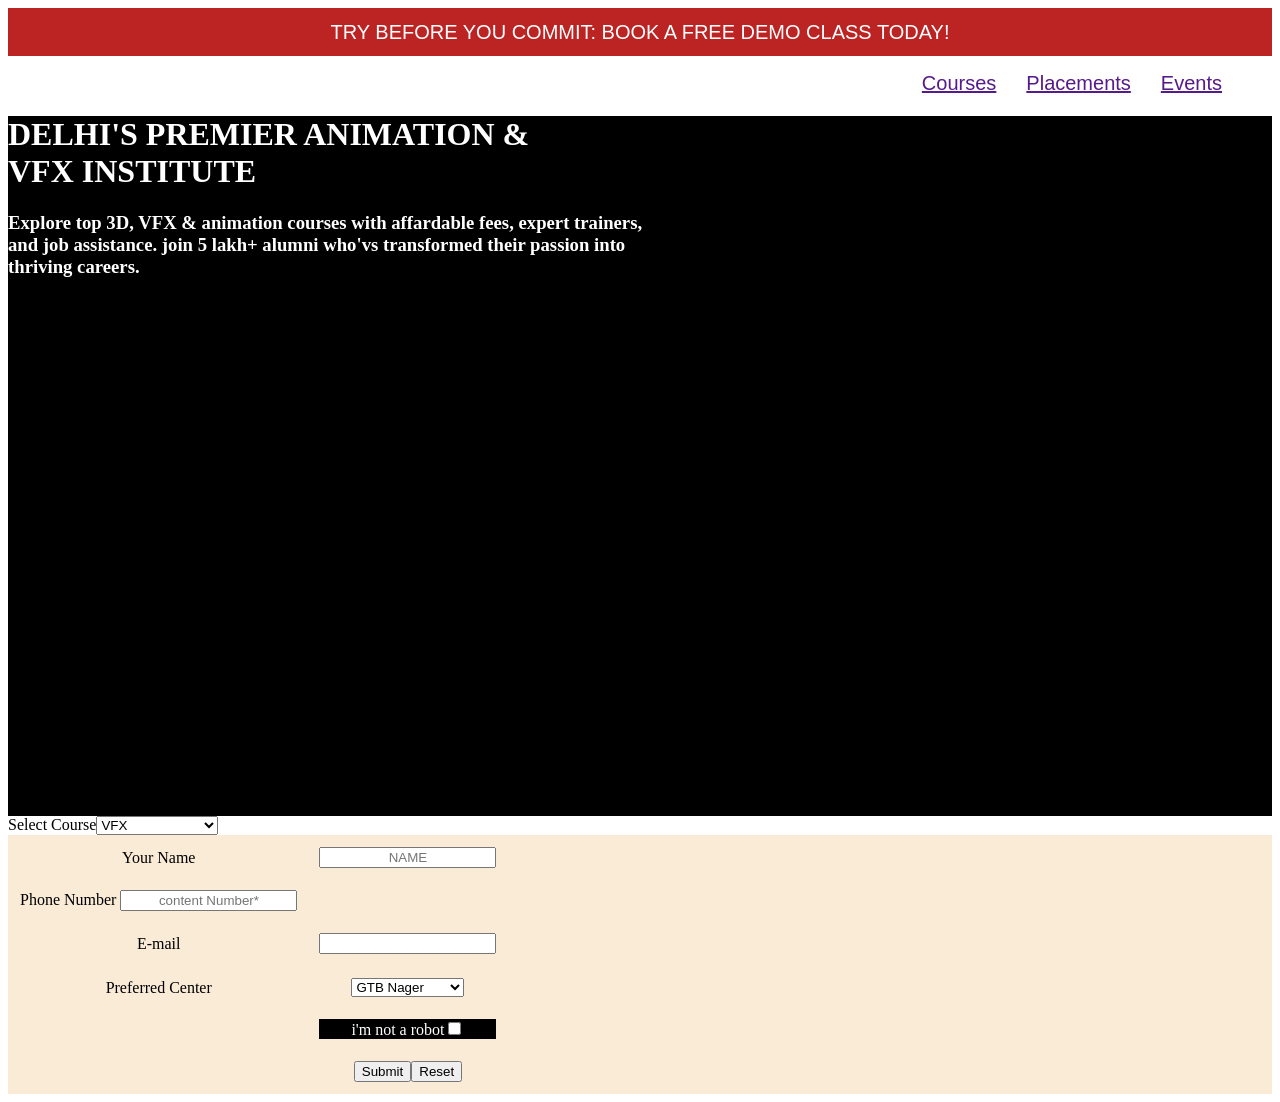
==== index.html @ 48e5f6c9 "Add files via upload" ====
<!DOCTYPE html>
<html lang="en">
<head>
    <meta charset="UTF-8">
    <meta name="viewport" content="width=device-width, initial-scale=1.0">
    <title></title>
    <link rel="stylesheet" href="shop.css">
</head>
<header>
   TRY BEFORE YOU COMMIT: BOOK A FREE DEMO CLASS TODAY!
</header>
<style>


</style>
<body>
    
    <main>
        <nav>
         <ul>
                <li><a href="">Courses</a></li>
                <li><a href="">Placements</a></li>
                <li><a href="">Events</a></li>
            </ul>
        </nav>
        </main>
        <div>
    <h1>DELHI'S PREMIER ANIMATION & <br> VFX INSTITUTE</h1>
    <h3>Explore top 3D, VFX & animation courses with affardable fees, expert trainers,<br> and job assistance. join 5 lakh+ alumni who'vs transformed their passion into<br> thriving careers.
    </h3>
    </div>

        <table border="0" cellpadding="10"
        

        <fome action="http://tataplay/user/login.php"method="post">

            <tr>
                <td><label for="forname">Your Name</label></td>
                <td><input title="type name here" placeholder="NAME"
                id="forname"type="text" required></td>
                
            </tr>

            <tr>
                <td><label for="phone">Phone Number</label>
                <input type="tel"id="phone"placeholder="content Number*" required></td>
            </tr>
            <tr>
                <td><label>E-mail</label></td>
                <td><input type="email"></td>
            </tr>
            <tr>
           
            <label for="course">Select Course</label>
            <select id="course"
            name="course"
            <option>value="">Select Course....</option>
            <option value="vfx">VFX</option>
            <option
            value="animation">Animation</option>
            <option value="motion graphice">Motion Graphice</option>
            <option value="3 d animation">3D Animation</option>
            <option value="UI UX">UI UX</option>
            <option value="graphice design">Graphice Design</option>
                </tr>   
        <tr>
            <td><label>Preferred Center</label></td>
            <td>
                <select>
                    <option value="GTB Nager">GTB Nager</option>
                    <option value="Rajouri Garden">Rajouri Garden</option>
                    <option value="Janakpuri">Janakpuri</option>
                    <option value="Dwarka">Dwarka</option>

                </select>
            </td>
        </tr>

        <tr>
            <td><label></label></td>
            <td>
                <div>i'm not a robot<input type="checkbox"></div>
            </td>
        </tr>
        <tr>
            <td></td>
            <td>
                <input type="submit" value="Submit"><input type="reset"
            </td>
        </tr>

        </fome>
   


    
    
    
</body>
<footer>
    

</footer>
</html>
---- shop.css ----
header{
    
    font-size: 20px;
    font-family: 'Franklin Gothic Medium', 'Arial Narrow', Arial, sans-serif;
    color: rgb(255, 255, 255);
    background-color: rgb(188, 36, 36);
    text-align: center;
   padding-top: 13px;
    height: 35px;
    width: 100%;
}
    
nav ul {
    display: flex;
    gap: 30px;
    list-style: none;
    justify-content: flex-end;
    padding-right: 50px;
    
}
li a{
    font-size: 20px;
    font-family: 'Franklin Gothic Medium', 'Arial Narrow', Arial, sans-serif;
    list-style: none;
}
body div{
    background-color: rgb(0, 0, 0);
    color: rgb(255, 255, 255);
    width: 100%;
    height: 700px;
}
h1{
   

}
tr td div{
    height: 20px;

}
table{
    display: flex;
    background-color: antiquewhite;
    text-align: center;
}
input{
    text-align: center;
}
label{
    text-align: center  ;
}
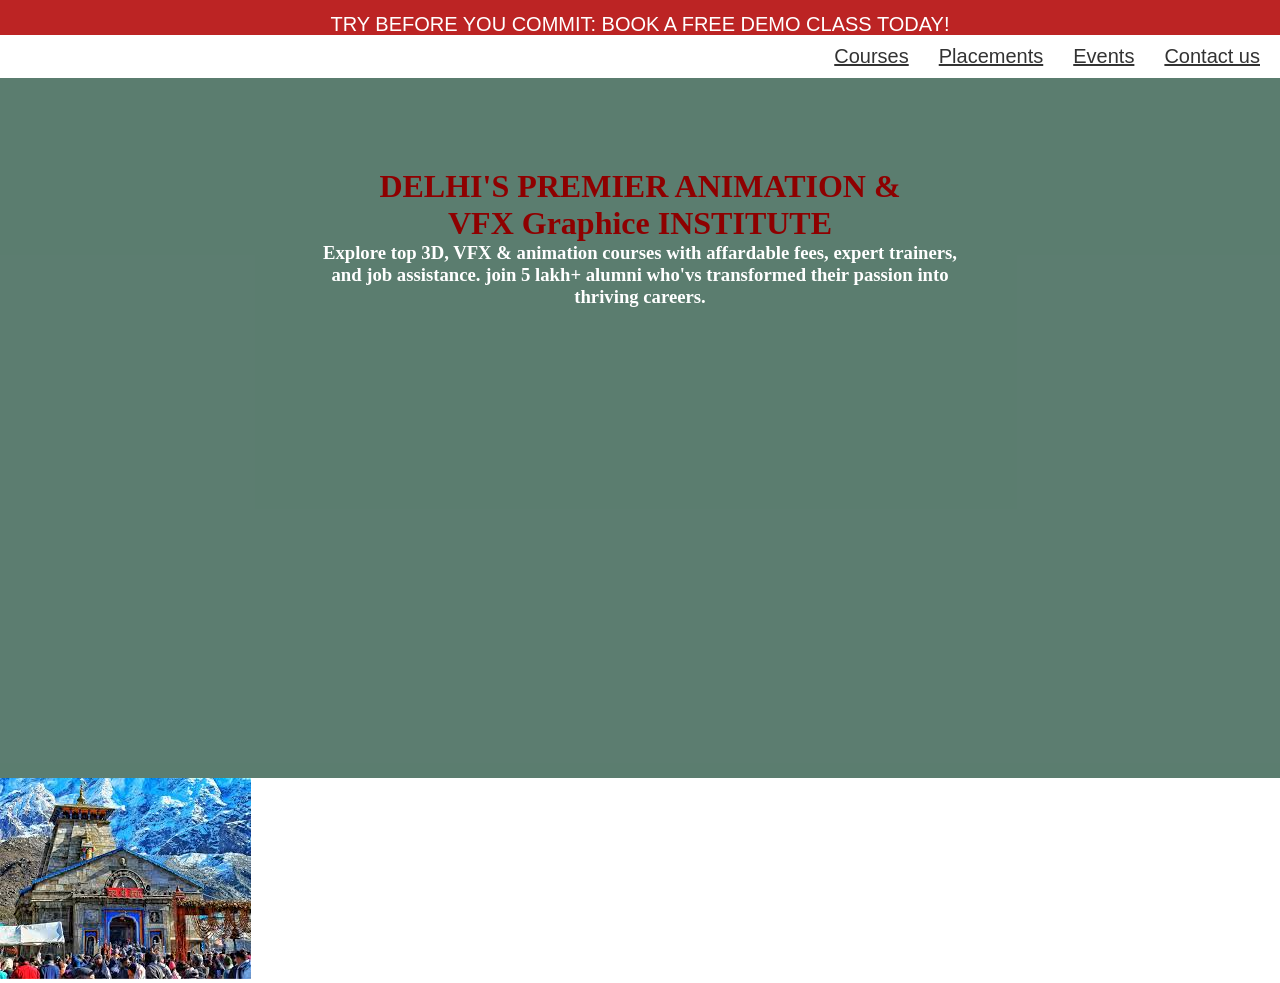
==== commit ec3e2188: "Add files via upload" ====
--- a/index.html
+++ b/index.html
@@ -1,5 +1,6 @@
 <!DOCTYPE html>
 <html lang="en">
+
 <head>
     <meta charset="UTF-8">
     <meta name="viewport" content="width=device-width, initial-scale=1.0">
@@ -7,99 +8,42 @@
     <link rel="stylesheet" href="shop.css">
 </head>
 <header>
-   TRY BEFORE YOU COMMIT: BOOK A FREE DEMO CLASS TODAY!
+    TRY BEFORE YOU COMMIT: BOOK A FREE DEMO CLASS TODAY!
 </header>
 <style>
 
 
+
 </style>
+
 <body>
-    
+
     <main>
         <nav>
-         <ul>
+            <ul>
                 <li><a href="">Courses</a></li>
                 <li><a href="">Placements</a></li>
                 <li><a href="">Events</a></li>
+                <li><a href="contact.html">Contact us</a></li>
             </ul>
         </nav>
-        </main>
-        <div>
-    <h1>DELHI'S PREMIER ANIMATION & <br> VFX INSTITUTE</h1>
-    <h3>Explore top 3D, VFX & animation courses with affardable fees, expert trainers,<br> and job assistance. join 5 lakh+ alumni who'vs transformed their passion into<br> thriving careers.
-    </h3>
+    </main>
+    <div class="top">
+        <h1>DELHI'S PREMIER ANIMATION & <br> VFX Graphice INSTITUTE</h1>
+        <h3>Explore top 3D, VFX & animation courses with affardable fees, expert trainers,<br> and job assistance. join
+            5 lakh+ alumni who'vs transformed their passion into<br> thriving careers.
+        </h3>
     </div>
 
-        <table border="0" cellpadding="10"
-        
-
-        <fome action="http://tataplay/user/login.php"method="post">
-
-            <tr>
-                <td><label for="forname">Your Name</label></td>
-                <td><input title="type name here" placeholder="NAME"
-                id="forname"type="text" required></td>
-                
-            </tr>
-
-            <tr>
-                <td><label for="phone">Phone Number</label>
-                <input type="tel"id="phone"placeholder="content Number*" required></td>
-            </tr>
-            <tr>
-                <td><label>E-mail</label></td>
-                <td><input type="email"></td>
-            </tr>
-            <tr>
-           
-            <label for="course">Select Course</label>
-            <select id="course"
-            name="course"
-            <option>value="">Select Course....</option>
-            <option value="vfx">VFX</option>
-            <option
-            value="animation">Animation</option>
-            <option value="motion graphice">Motion Graphice</option>
-            <option value="3 d animation">3D Animation</option>
-            <option value="UI UX">UI UX</option>
-            <option value="graphice design">Graphice Design</option>
-                </tr>   
-        <tr>
-            <td><label>Preferred Center</label></td>
-            <td>
-                <select>
-                    <option value="GTB Nager">GTB Nager</option>
-                    <option value="Rajouri Garden">Rajouri Garden</option>
-                    <option value="Janakpuri">Janakpuri</option>
-                    <option value="Dwarka">Dwarka</option>
-
-                </select>
-            </td>
-        </tr>
-
-        <tr>
-            <td><label></label></td>
-            <td>
-                <div>i'm not a robot<input type="checkbox"></div>
-            </td>
-        </tr>
-        <tr>
-            <td></td>
-            <td>
-                <input type="submit" value="Submit"><input type="reset"
-            </td>
-        </tr>
-
-        </fome>
-   
+    
 
 
-    
-    
-    
+
+    <img src="images/download (2).jpg" alt="amit" 
 </body>
-<footer>
-    
+    <footer>
 
-</footer>
+
+    </footer>
+
 </html>
--- a/shop.css
+++ b/shop.css
@@ -1,50 +1,135 @@
-header{
-    
+*{
+    padding: 0px;
+    margin: 0px;
+    box-sizing: border-box;
+}
+
+
+header {
+
     font-size: 20px;
     font-family: 'Franklin Gothic Medium', 'Arial Narrow', Arial, sans-serif;
     color: rgb(255, 255, 255);
     background-color: rgb(188, 36, 36);
     text-align: center;
-   padding-top: 13px;
+    padding-top: 13px;
     height: 35px;
     width: 100%;
 }
-    
+
+.top{
+  text-align: center;
+  padding: 90px;
+  
+}
+.top h1{
+  color: #8e0000;
+  font-family:
+  font-weight: 900;
+}
+
+
+
+
 nav ul {
     display: flex;
     gap: 30px;
     list-style: none;
     justify-content: flex-end;
-    padding-right: 50px;
-    
+    margin-right: 10px;
+    padding: 10px;
+
 }
-li a{
+
+li a {
     font-size: 20px;
     font-family: 'Franklin Gothic Medium', 'Arial Narrow', Arial, sans-serif;
     list-style: none;
+    color: #333;
 }
-body div{
-    background-color: rgb(0, 0, 0);
+
+body div.top {
+    background-color:rgba(16, 65, 45, 0.683);
     color: rgb(255, 255, 255);
     width: 100%;
     height: 700px;
 }
-h1{
-   
 
+form {
+    padding: 30px;
+    display: flex;
+    justify-content: center;
+    width: 100%;
 }
-tr td div{
-    height: 20px;
 
+.form-container {
+      background: white;
+      padding: 30px;
+      border-radius: 10px;
+      width: 45%;
+      box-shadow: 0 4px 10px rgba(0, 0, 0, 0.1);
+    }
+
+    .form-container h2 {
+      text-align: center;
+      margin-bottom: 20px;
+      color: #333;
+    }
+
+    .form-group {
+      margin-bottom: 15px;
+    }
+    h2{
+      font-family:Arial, Helvetica, sans-serif;
+      font-size: 30px;
+    }
+    form{
+  margin: 50px;
 }
-table{
-    display: flex;
-    background-color: antiquewhite;
-    text-align: center;
-}
-input{
-    text-align: center;
-}
-label{
-    text-align: center  ;
-}+
+    label {
+      display: block;
+      margin-bottom: 5px;
+      color: #555;
+      font-family: system-ui, -apple-system, BlinkMacSystemFont, 'Segoe UI', Roboto, Oxygen, Ubuntu, Cantarell, 'Open Sans', 'Helvetica Neue', sans-serif;
+      font-weight: 500;
+      font-size: 16px;
+    }
+
+    input,
+    textarea {
+      width: 100%;
+      padding: 10px;
+      border: 1px solid #ccc;
+      border-radius: 5px;
+      outline: none;
+    }
+    td{
+      width: 100%;
+    }
+    option:focus
+    textarea:focus{
+      border-color: #007bff;
+    }
+    
+
+    input:focus,
+    textarea:focus {
+      border-color: #007bff;
+    }
+
+    button {
+      width: 100%;
+      padding: 10px;
+      background: #007bff;
+      border: none;
+      color: white;
+      font-size: 16px;
+      border-radius: 5px;
+      cursor: pointer;
+    }
+
+    button:hover {
+      background: #0056b3;
+    }
+
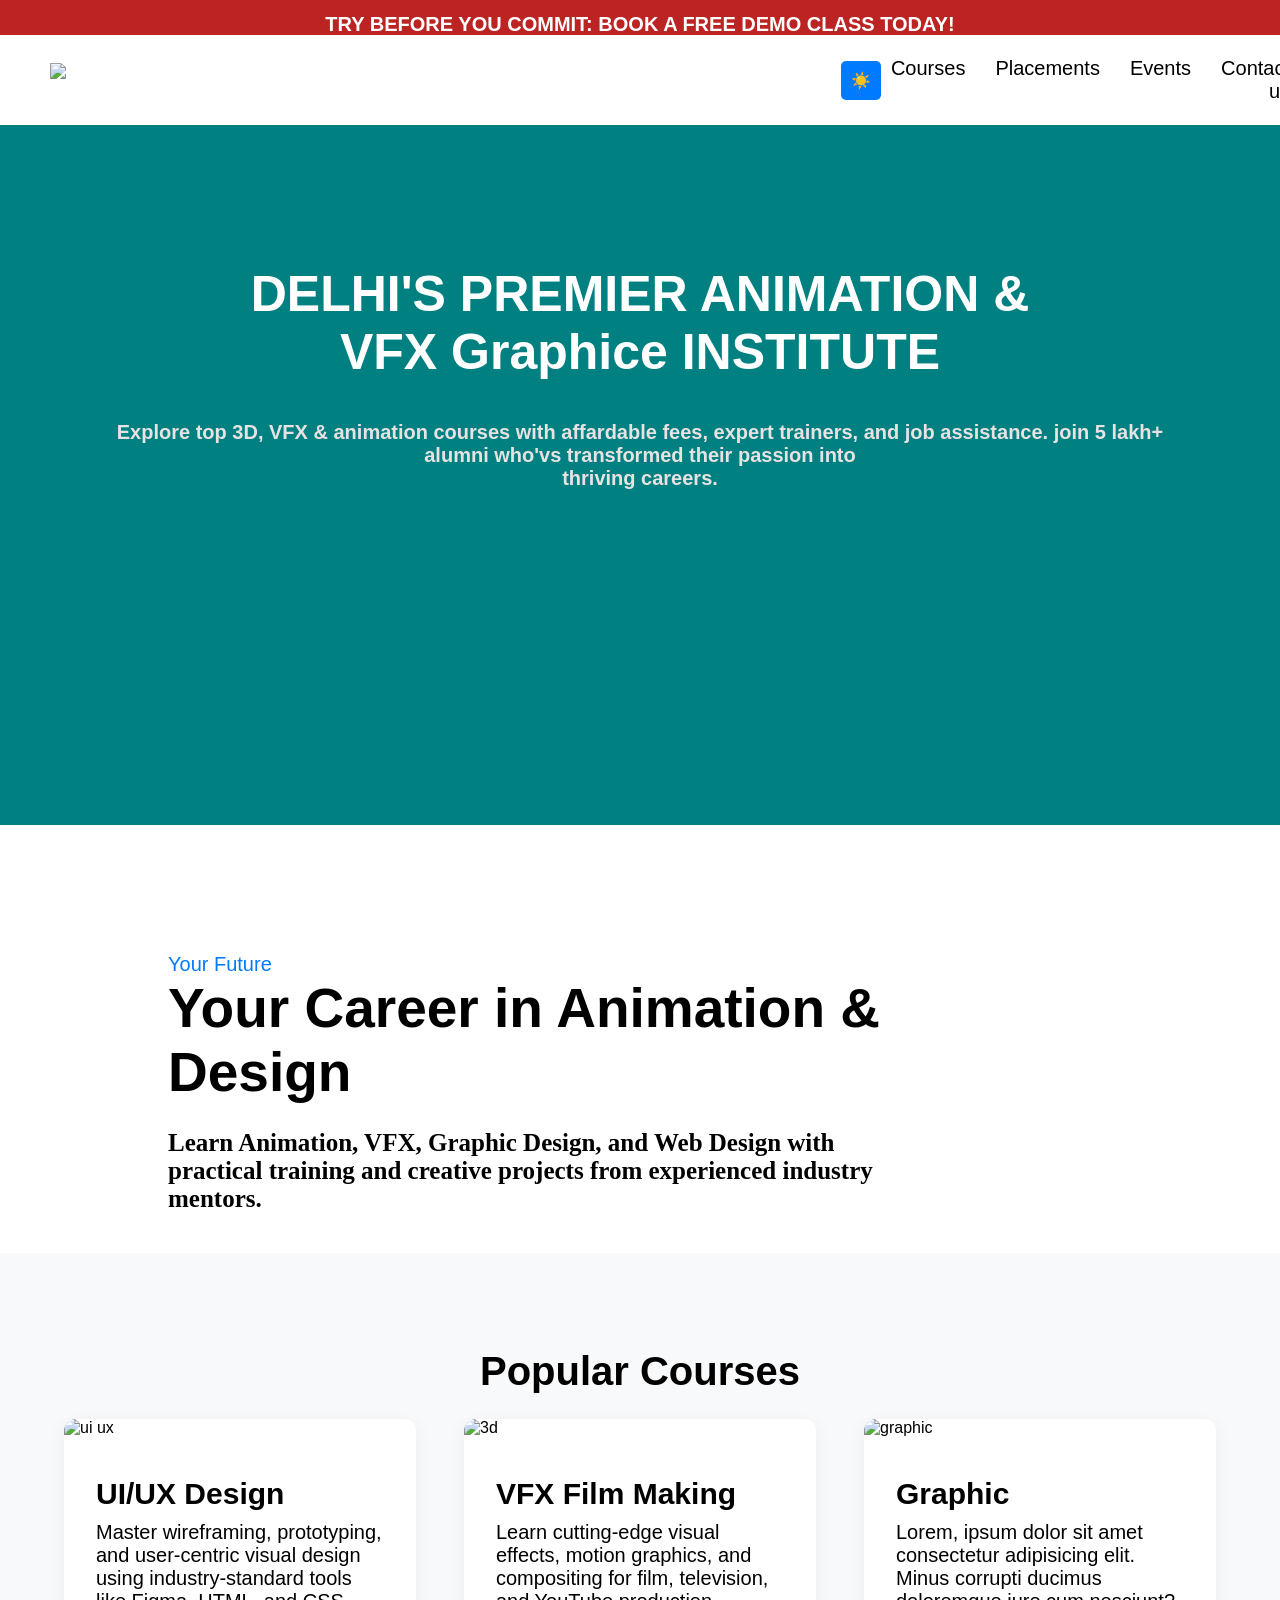
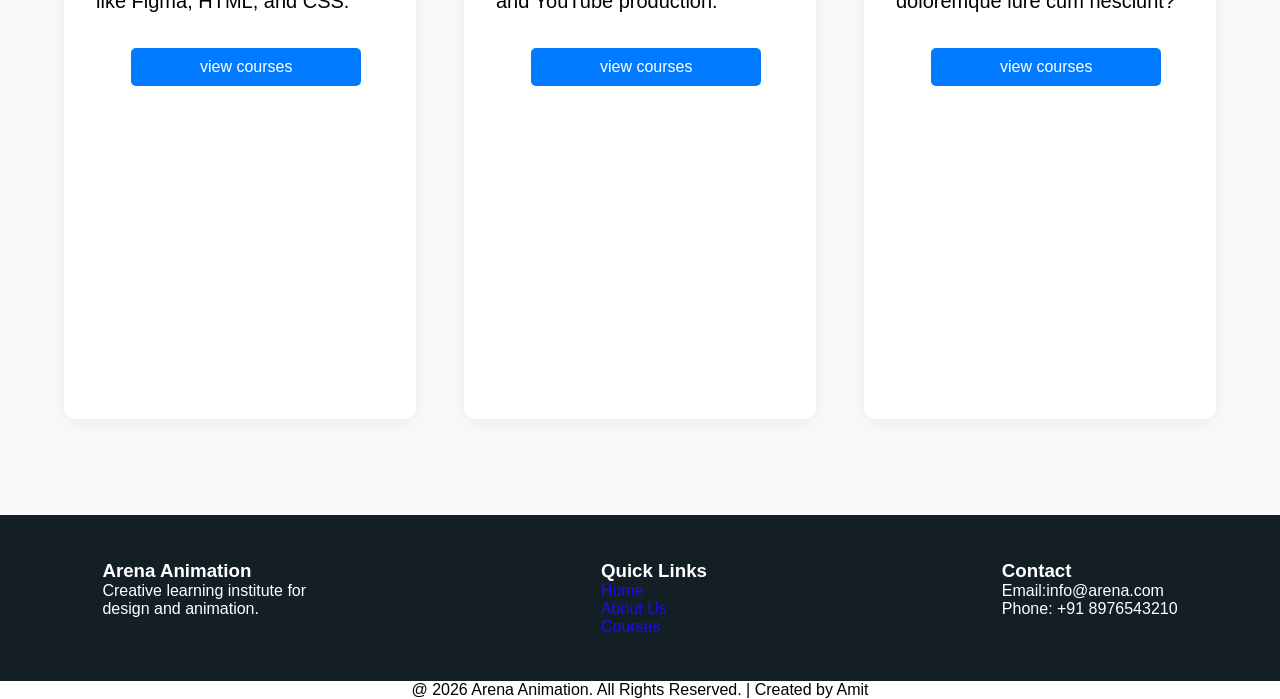
==== commit 1580f10a: "Add files via upload" ====
--- a/index.html
+++ b/index.html
@@ -7,43 +7,186 @@
     <title></title>
     <link rel="stylesheet" href="shop.css">
 </head>
+
 <header>
-    TRY BEFORE YOU COMMIT: BOOK A FREE DEMO CLASS TODAY!
-</header>
-<style>
-
-
-
-</style>
-
-<body>
-
-    <main>
+     <h1 class="head">TRY BEFORE YOU COMMIT: BOOK A FREE DEMO CLASS TODAY!</h1>
+     <main>
+        
         <nav>
-            <ul>
-                <li><a href="">Courses</a></li>
+            <img src="images/arena.jpeg" alt="arena">
+              <button id="btn3">☀️</button>
+             <ul>
+                <li><a href="best.html">Courses</a></li>
                 <li><a href="">Placements</a></li>
                 <li><a href="">Events</a></li>
                 <li><a href="contact.html">Contact us</a></li>
             </ul>
+            
         </nav>
-    </main>
-    <div class="top">
-        <h1>DELHI'S PREMIER ANIMATION & <br> VFX Graphice INSTITUTE</h1>
-        <h3>Explore top 3D, VFX & animation courses with affardable fees, expert trainers,<br> and job assistance. join
-            5 lakh+ alumni who'vs transformed their passion into<br> thriving careers.
-        </h3>
-    </div>
 
-    
+     </main>
+
+</header>
 
 
 
-    <img src="images/download (2).jpg" alt="amit" 
-</body>
-    <footer>
+
+  
 
 
-    </footer>
+<body>
+    <button id="btn1">↑</button>
+
+            <script>
+
+                var btn = document.getElementById("btn3")
+
+                btn3.onclick = function () {
+
+                    document.body.classList.toggle("dark")
+
+                    if (document.body.classList.contains("dark")) {
+                        btn3.innerHTML = "☀️"
+                    }
+                    else {
+                        btn3.innerHTML = "🌙"
+                    }
+                }
+            </script>
+
+
+
+           
+
+      
+
+
+    <div class="top">
+        <h1>DELHI'S PREMIER ANIMATION & <br> VFX Graphice INSTITUTE</h1>
+        <h2>Explore top 3D, VFX & animation courses with affardable fees, expert trainers, and job assistance. join
+            5 lakh+ alumni who'vs transformed their passion into<br> thriving careers.
+        </h2>
+    </div>
+
+    <div class="hero">
+        <div class="bild">
+            <span id="hii">Your Future</span>
+            <h1 id="your"> Your Career in Animation & Design</h1>
+           
+
+            <p>Learn Animation, VFX, Graphic Design, and Web Design with practical training and creative projects from
+                experienced industry mentors.</p>
+        </div>
+         <img class="pic" src="images/ui2.jpg" alt="">
+
+       
+    </div>
+
+
+   
+
+    <section class="contener">
+        <h1>Popular Courses</h1>
+        <div class="box1">
+            <div class="box2">
+                <img src="images/ui ux.jpg" alt="ui ux">
+                <div class="card">
+                    <h2>UI/UX Design</h2>
+                    <p>Master wireframing, prototyping, and user-centric visual design using industry-standard tools
+                        like Figma, HTML, and CSS.</p>
+                    <button id="bo">view courses</button>
+                </div>
+            </div>
+            <div class="box2">
+
+                <img src="images/3d.jpg" alt="3d">
+                <div class="card">
+                    <h2>VFX Film Making</h2>
+                    <p>Learn cutting-edge visual effects, motion graphics, and compositing for film, television, and
+                        YouTube production.</p>
+                    <button id="bo">view courses</button>
+                </div>
+            </div>
+
+
+            <div class="box2">
+                <img src="images/graphic desigen.jpg" alt="graphic">
+                <div class="card">
+                    <h2>Graphic </h2>
+                    <p>Lorem, ipsum dolor sit amet consectetur adipisicing elit. Minus corrupti ducimus doloremque iure
+                        cum nesciunt?</p>
+                    <button id="bo">view courses</button>
+                </div>
+            </div>
+    </section>
+
+
+
+
+
+
+
+
+
+
+
+</body>
+
+
+
+
+<script>
+
+    var btn = document.getElementById("btn1")
+
+    window.onscroll = function () {
+        if (window.scrollY > 200) {
+            btn1.style.display = "block"
+        }
+        else {
+            btn1.style.display = "none"
+        }
+    }
+
+    btn1.onclick = function () {
+        window.scroll({
+            top: 0,
+            behavior: "smooth"
+        })
+    }
+</script>
+
+<footer>
+    <div>
+    <h3> Arena Animation </h3>
+    <p>Creative learning institute for</p>
+    <p> design and animation.</p>
+  </div>
+  <div>
+    <h3> Quick Links </h3>
+    <p>
+
+      <a href="index.html">Home</a>
+    </p>
+    <p>
+      <a href="contact.html">About Us</a>
+    </p>
+    <p>
+      <a href="best.html">Courses</a>
+    </p>
+    </p>
+  </div>
+  <div>
+    <h3> Contact </h3>
+    <p>Email:info@arena.com</p>
+    <p>Phone: +91 8976543210</p>
+    </p>
+  </div>
+</footer>
+<div class="cop">@ 2026 Arena Animation. All Rights Reserved. | Created by Amit</div>
+<script src="script.js"></script>
+<span id="PING_FORM_DETECTION" style="display: none;"></span>
+
+
 
 </html>
--- a/shop.css
+++ b/shop.css
@@ -1,11 +1,69 @@
-*{
-    padding: 0px;
-    margin: 0px;
-    box-sizing: border-box;
-}
-
-
-header {
+* {
+  padding: 0px;
+  margin: 0px;
+  box-sizing: border-box;
+
+
+  body {
+    /* background-color: #4b65dc; */
+    color: black;
+  }
+
+  header {
+    position: sticky;
+    top: 0;
+    z-index: 1000;
+  }
+
+
+  #dark {
+    background: red;
+    color: white;
+  }
+
+  #btn3 {
+    width: 4%;
+    cursor: pointer;
+
+
+
+  }
+
+  #btn1 {
+    position: fixed;
+    right: 25px;
+    bottom: 25px;
+    background: black;
+    color: white;
+    cursor: pointer;
+    width: 40px;
+    height: 40px;
+
+
+  }
+
+  a {
+    text-decoration: none;
+  }
+
+  nav {
+    padding: 12px 50px;
+    justify-content: space-between;
+    align-items: center;
+    display: flex;
+    width: 100%;
+    background-color: #ffffff;
+  }
+
+  nav img {
+    width: 100px;
+    margin-right: 750px;
+    color: white;
+
+
+  }
+
+  .head {
 
     font-size: 20px;
     font-family: 'Franklin Gothic Medium', 'Arial Narrow', Arial, sans-serif;
@@ -15,121 +73,512 @@
     padding-top: 13px;
     height: 35px;
     width: 100%;
-}
-
-.top{
-  text-align: center;
-  padding: 90px;
-  
-}
-.top h1{
-  color: #8e0000;
-  font-family:
-  font-weight: 900;
-}
-
-
-
-
-nav ul {
+  }
+
+  .top {
+    text-align: center;
+    padding: 90px;
+
+  }
+
+  .top h1 {
+    color: #ffffff;
+    font-size: 50px;
+    padding-top: 50px;
+    font-family: 'Poppins', sans-serif;
+  }
+
+  .top h2 {
+    color: rgb(233, 226, 226);
+    padding-top: 40px;
+    font-weight: 800;
+    font-size: 20px;
+
+  }
+
+  nav ul {
     display: flex;
     gap: 30px;
     list-style: none;
-    justify-content: flex-end;
-    margin-right: 10px;
+    text-align: end;
     padding: 10px;
-
-}
-
-li a {
+    display: flex;
+
+  }
+
+  li a {
     font-size: 20px;
     font-family: 'Franklin Gothic Medium', 'Arial Narrow', Arial, sans-serif;
     list-style: none;
+    color: #000000;
+    text-decoration: none;
+    display: flex;
+  }
+
+  body div.top {
+    background-color: #008080;
+    width: 100%;
+    height: 700px;
+  }
+
+
+
+  form {
+    padding: 30px;
+    display: flex;
+    justify-content: center;
+    width: 100%;
+  }
+
+  .form-container {
+    background: white;
+    padding: 30px;
+    border-radius: 10px;
+    width: 45%;
+    box-shadow: 0 4px 10px rgba(0, 0, 0, 0.1);
+  }
+
+  .form-container h2 {
+    text-align: center;
+    margin-bottom: 20px;
     color: #333;
-}
-
-body div.top {
-    background-color:rgba(16, 65, 45, 0.683);
-    color: rgb(255, 255, 255);
-    width: 100%;
-    height: 700px;
-}
-
-form {
-    padding: 30px;
-    display: flex;
-    justify-content: center;
-    width: 100%;
-}
-
-.form-container {
-      background: white;
-      padding: 30px;
-      border-radius: 10px;
-      width: 45%;
-      box-shadow: 0 4px 10px rgba(0, 0, 0, 0.1);
-    }
-
-    .form-container h2 {
-      text-align: center;
-      margin-bottom: 20px;
-      color: #333;
-    }
-
-    .form-group {
-      margin-bottom: 15px;
-    }
-    h2{
-      font-family:Arial, Helvetica, sans-serif;
-      font-size: 30px;
-    }
-    form{
-  margin: 50px;
-}
-
-    label {
-      display: block;
-      margin-bottom: 5px;
-      color: #555;
-      font-family: system-ui, -apple-system, BlinkMacSystemFont, 'Segoe UI', Roboto, Oxygen, Ubuntu, Cantarell, 'Open Sans', 'Helvetica Neue', sans-serif;
-      font-weight: 500;
-      font-size: 16px;
-    }
-
-    input,
-    textarea {
-      width: 100%;
-      padding: 10px;
-      border: 1px solid #ccc;
-      border-radius: 5px;
-      outline: none;
-    }
-    td{
-      width: 100%;
-    }
-    option:focus
-    textarea:focus{
-      border-color: #007bff;
-    }
+  }
+
+  .form-group {
+    margin-bottom: 15px;
+  }
+
+  h2 {
+    font-family: Arial, Helvetica, sans-serif;
+    font-size: 30px;
+  }
+
+  form {
+    margin: 50px;
+  }
+
+  label {
+    display: block;
+    margin-bottom: 5px;
+    color: #555;
+    font-family: system-ui, -apple-system, BlinkMacSystemFont, 'Segoe UI', Roboto, Oxygen, Ubuntu, Cantarell, 'Open Sans', 'Helvetica Neue', sans-serif;
+    font-weight: 500;
+    font-size: 16px;
+  }
+
+  input,
+  textarea {
+    width: 100%;
+    padding: 10px;
+    border: 1px solid #ccc;
+    border-radius: 5px;
+    outline: none;
+  }
+
+  td {
+    width: 100%;
+  }
+
+  option:focus textarea:focus {
+    border-color: #007bff;
+  }
+
+
+  input:focus,
+  textarea:focus {
+    border-color: #007bff;
+  }
+
+  button {
+    width: 100%;
+    padding: 10px;
+    background: #007bff;
+    border: none;
+    color: white;
+    font-size: 16px;
+    border-radius: 5px;
+    cursor: pointer;
+  }
+
+  button:hover {
+    background: #0056b3;
+  }
+
+
+
+  div {
+    display: block;
+    unicode-bidi: isolate;
+    text-decoration: none;
+
+  }
+
+  footer {
+    background-color: #141e25;
+    color: white;
+    display: flex;
+    justify-content: space-between;
+    gap: 28px;
+    flex-wrap: wrap;
+    font-family: Arial, Helvetica, sans-serif;
+    padding: 45px 8%;
     
 
-    input:focus,
-    textarea:focus {
-      border-color: #007bff;
-    }
-
-    button {
-      width: 100%;
-      padding: 10px;
-      background: #007bff;
-      border: none;
-      color: white;
-      font-size: 16px;
-      border-radius: 5px;
-      cursor: pointer;
-    }
-
-    button:hover {
-      background: #0056b3;
-    }
-
+
+  }
+  footer div p a {
+    color: rgb(27, 11, 255);
+    
+  }
+
+  div.cop {
+    text-align: center;
+    
+    
+  }
+
+  span #hii {
+    color: #3b82f6;
+    font-weight: 900;
+    text-transform: uppercase;
+    font-size: 0.9rem;
+    letter-spacing: 1px;
+    display: block;
+    margin-bottom: 10px;
+  }
+
+ 
+
+  .hero {
+    display: flex;
+    margin: 40px;
+    margin-top: 10%;
+    gap: 10%;
+    padding-left: 10%;
+
+
+  }
+
+  .pic {
+    width: 45%;
+  }
+
+  #hii {
+    font-size: 20px;
+    font-family: 'Franklin Gothic Medium', 'Arial Narrow', Arial, sans-serif;
+    color: #007bff;
+  }
+
+  #your {
+    padding-bottom: 25px;
+    width: 100%;
+    font-size: 55px;
+    font-family: 'Franklin Gothic Medium', 'Arial Narrow', Arial, sans-serif
+  }
+
+  .bild p {
+    font-size: 25px;
+    font-weight: 600;
+    font-family: Cambria, Cochin, Georgia, Times, 'Times New Roman', serif;
+  }
+
+  .card {
+    padding: 2.5rem 2rem;
+
+  }
+
+  .card p {
+    font-size: 20px;
+    font-weight: 400;
+  }
+
+  .contener {
+    padding: 6rem 5%;
+    background-color: #f8f9fa;
+    text-align: center;
+
+  }
+
+  .box1 {
+    display: grid;
+    grid-template-columns: repeat(auto-fit, minmax(320px, 1fr));
+    gap: 3rem;
+    max-width: 1200px;
+    margin: 0 auto;
+
+
+
+
+
+
+  }
+
+  .box2 {
+    background: #ffffff;
+    height: 600px;
+    border-radius: 12px;
+    overflow: hidden;
+    box-shadow: 0 5px 20px rgba(0, 0, 0, 0.05);
+    text-align: left;
+    transition: transform 0.4s cubic-bezier(0.175, 0.885, 0.32, 1.275), box-shadow 0.4s ease;
+    border-bottom: 5px solid transparent;
+  }
+
+}
+
+.box2 img {
+  width: 130%;
+  height: 300px;
+  object-fit: cover;
+}
+
+#bo {
+  width: 80%;
+
+
+  background: #007bff;
+  border: none;
+  color: white;
+  font-size: 16px;
+  border-radius: 5px;
+  /* cursor: pointer; */
+  margin-left: 25px;
+  margin: 35px;
+
+
+}
+
+#bo:hover {}
+
+.contener h1 {
+  font-family: 'Poppins', sans-serif;
+  padding-bottom: 25px;
+  font-size: 40px;
+}
+
+.card h2 {
+  margin-bottom: 10px;
+}
+
+.top1 {
+  height: 300px;
+  background-color: #fafafa;
+  text-align: center;
+  padding-top: 100px;
+
+}
+
+.top1 h1 {
+  font-size: 40px;
+  font-weight: 800;
+  color: #008080;
+}
+
+.top1 p {
+  font-size: 30px;
+  font-weight: 600;
+}
+
+body {
+  font-family: 'Nunito', sans-serif;
+
+}
+
+.topheding {
+  margin: auto;
+  padding: 30px 10px;
+  width: 95%;
+  background-color: #f0f0f0;
+  border-radius: 12px;
+
+}
+
+.course-category-title {
+  font-family: 'Poppins', sans-serif;
+  font-size: 2rem;
+  color: #e50000;
+  margin-bottom: 2rem;
+  text-align: center;
+  text-transform: uppercase; 
+  font-weight: 700;
+}
+
+
+.couresbox {
+  display: flex;
+  padding: 25px 10px;
+  gap: 30px;
+}
+
+.couresbox img {
+  transition: 0.2s all ease;
+  border-radius: 15px;
+  width: 50%;
+  height: 500px;
+  flex-wrap: wrap;
+
+  
+
+}
+
+.couresbox p {
+  font-family: 'Nunito', sans-serif;
+  font-size: 1.2rem;
+  color: #555555;
+  width: 90%;
+  line-height: 1.6;
+  margin-bottom: 1.5rem;
+  flex-grow: 1;
+}
+
+.couresbox img:hover {
+  transform: translateY(-3px);
+  box-shadow: 2px 10px 8px rgba(222, 222, 41, 0.395);
+}
+
+div.bt {
+  width: 12%;
+  margin: auto;
+  margin-top: 18px;
+  border: 1px solid #ff0000;
+  border-radius: 5px;
+  transition: 0.3s;
+
+
+}
+
+
+
+
+
+
+.coursemidel {
+  height: 850px;
+  margin: auto;
+  justify-content: center;
+}
+
+.corsetitel {
+  text-align: center;
+  padding-right: 30px;
+  text-transform: uppercase;
+
+
+
+
+}
+
+.coursetop {
+  /* margin: auto; */
+  text-align: center;
+  gap: 30px;
+
+}
+
+.titel {
+  color: #008080;
+  padding-bottom: 50px;
+  margin-top: 20px;
+}
+
+
+.sent {
+  display: flex;
+  justify-content: center;
+  align-items: center;
+  gap: 30px;
+  flex-wrap:wrap;
+  width: 90%;
+  padding: 50px;
+  margin: auto;
+
+}
+
+.con {
+  width: 22%;
+
+}
+
+.ima img {
+  width: 70%;
+  margin: 0%;
+  padding: 0%;
+
+  display: block;
+  object-fit: cover;
+  transition: 0.5s;
+  margin: auto;
+  border-radius: 12px;
+  
+  box-shadow: #0056b3;
+}
+
+
+.ima {
+  cursor: pointer;
+  height: 300px;
+  width: 100%;
+  background-size: cover;
+  background-position: center center;
+  background-repeat: no-repeat;
+  color: white;
+  display: flex;
+  justify-content: center;
+  align-items: end;
+  padding: 10px;
+  font-size: 18px;
+  border-radius: 20px;
+  transition: 0.3s all ease; 
+  animation: move-in 0.4s ease-in-out;
+  opacity: 0;
+
+  animation-delay: calc(sibling-index() * 0.5s);
+  animation-fill-mode: forwards;
+}
+@keyframes move-in {
+  0% {
+    opacity: 0;
+    transform: translateY(20px);
+  }
+  100% {
+    opacity: 1;
+    transform: translateY(0);
+  }
+
+
+  
+}
+
+#gd {
+
+  background-image: url("images/gf.jpg");
+  
+}
+
+#mg {
+  background-image: url("images/mo.jpg");
+}
+
+#ui {
+  background-image: url("images/2d.jpg");
+}
+
+#sk{
+  background-image: url("images/ui ux desigen.jpg");
+}
+#UX {
+  background-image: url("images/ux.jpg");
+}
+#gm {
+  background-image: url("images/game.jpg");
+}
+#an {
+  background-image: url("images/3d photo.jpg");
+}
+#pr {
+  background-image: url("images/vfx photo.jpg");
+}
+
+.ima:hover {
+  transform: scale(1.04);
+}
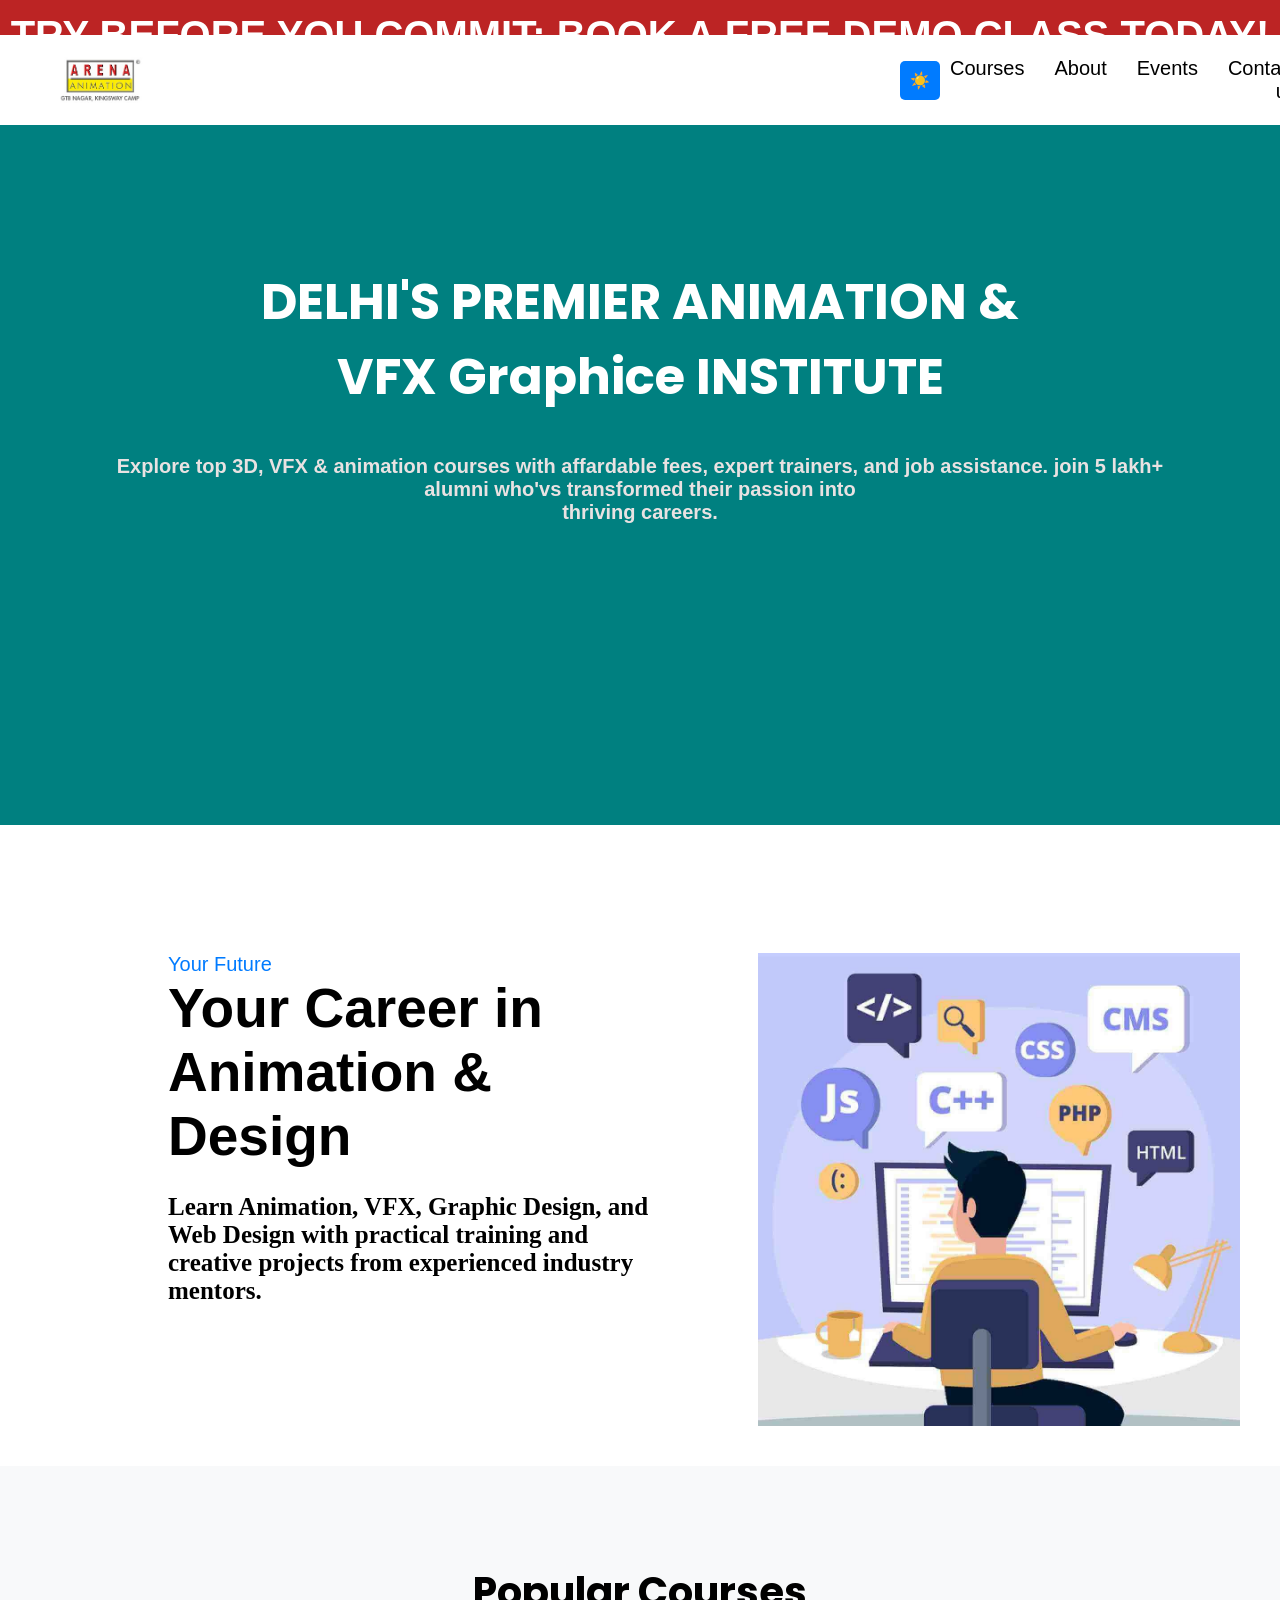
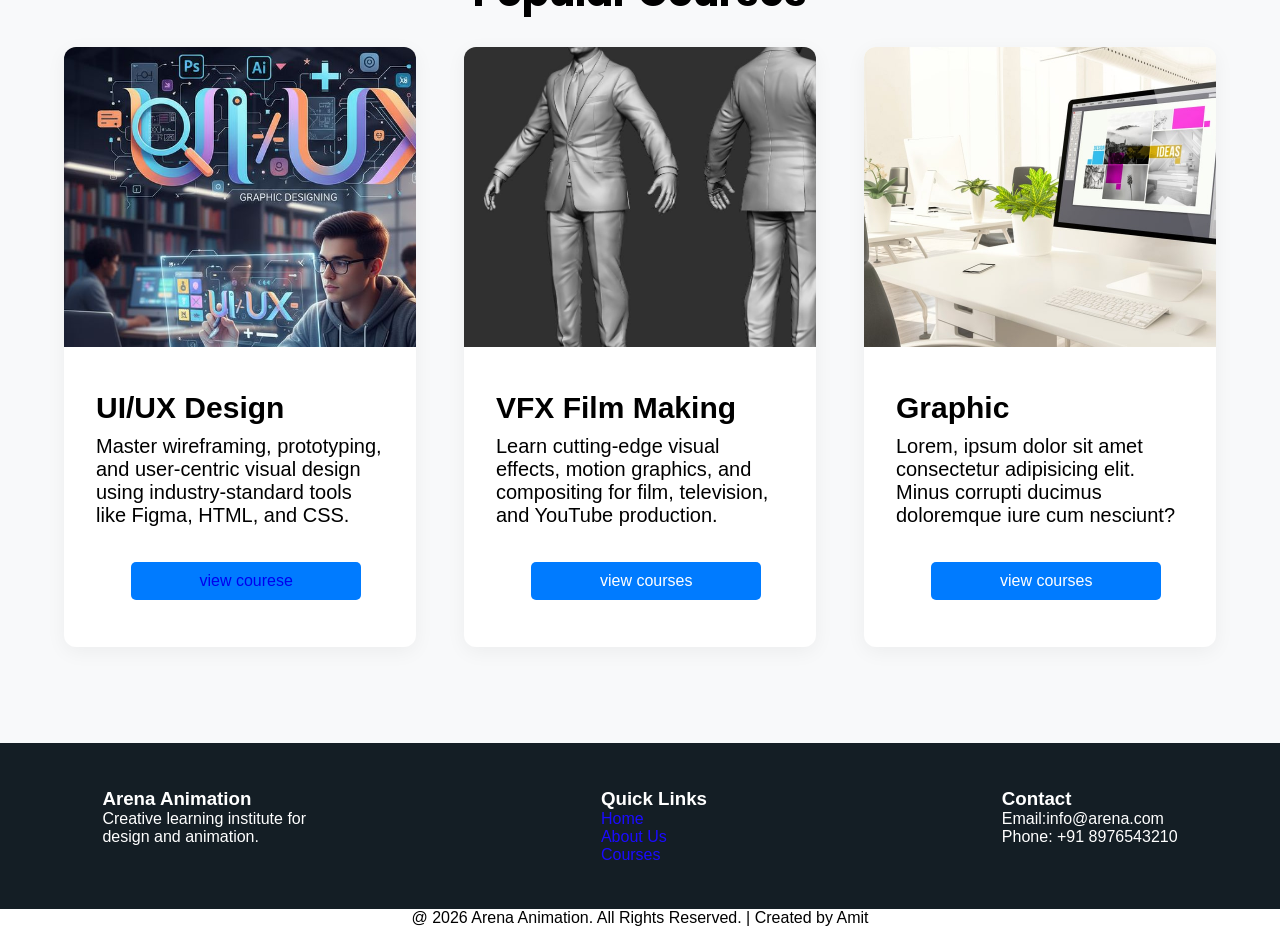
==== commit 847f4797: "Add files via upload" ====
--- a/index.html
+++ b/index.html
@@ -7,58 +7,77 @@
     <title></title>
     <link rel="stylesheet" href="shop.css">
 </head>
+<style>
+@import url('https://fonts.googleapis.com/css2?family=Montserrat:ital,wght@0,100..900;1,100..900&family=Poppins:ital,wght@0,100;0,200;0,300;0,400;0,500;0,600;0,700;0,800;0,900;1,100;1,200;1,300;1,400;1,500;1,600;1,700;1,800;1,900&family=Roboto:ital,wght@0,100..900;1,100..900&display=swap');
+</style>
 
 <header>
-     <h1 class="head">TRY BEFORE YOU COMMIT: BOOK A FREE DEMO CLASS TODAY!</h1>
-     <main>
-        
+    <div class="head">
+        <h1 id="news">TRY BEFORE YOU COMMIT: BOOK A FREE DEMO CLASS TODAY!</h1>
+    </div>
+    <main>
+
         <nav>
             <img src="images/arena.jpeg" alt="arena">
-              <button id="btn3">☀️</button>
-             <ul>
+            <button id="btn3">☀️</button>
+            <ul>
                 <li><a href="best.html">Courses</a></li>
-                <li><a href="">Placements</a></li>
+                <li><a href="About.html">About</a></li>
                 <li><a href="">Events</a></li>
                 <li><a href="contact.html">Contact us</a></li>
             </ul>
-            
+
         </nav>
 
-     </main>
+    </main>
 
 </header>
 
 
 
 
-  
+
 
 
 <body>
     <button id="btn1">↑</button>
 
-            <script>
-
-                var btn = document.getElementById("btn3")
-
-                btn3.onclick = function () {
-
-                    document.body.classList.toggle("dark")
-
-                    if (document.body.classList.contains("dark")) {
-                        btn3.innerHTML = "☀️"
-                    }
-                    else {
-                        btn3.innerHTML = "🌙"
-                    }
+    <script>
+        let news = document.getElementById("news")
+        var btn = document.getElementById("btn3")
+
+        btn3.onclick = function () {
+
+            document.body.classList.toggle("dark")
+
+            if (document.body.classList.contains("dark")) {
+                btn3.innerHTML = "☀️"
+            }
+            else {
+                btn3.innerHTML = "🌙"
+            }
+        }
+
+        function nfloat() {
+            let count = -100
+            setInterval(() => {
+                count++
+                news.style.left = `${count}%`
+                if (count == 100) {
+                    count = -100
                 }
-            </script>
-
-
-
-           
-
-      
+            }, 100);
+
+
+        }
+        nfloat()
+    </script>
+
+
+
+
+
+
 
 
     <div class="top">
@@ -67,23 +86,23 @@
             5 lakh+ alumni who'vs transformed their passion into<br> thriving careers.
         </h2>
     </div>
-
-    <div class="hero">
-        <div class="bild">
-            <span id="hii">Your Future</span>
-            <h1 id="your"> Your Career in Animation & Design</h1>
-           
-
-            <p>Learn Animation, VFX, Graphic Design, and Web Design with practical training and creative projects from
-                experienced industry mentors.</p>
+    <div class="jero">
+        <div class="hero">
+            <div class="bild">
+                <span id="hii">Your Future</span>
+                <h1 id="your"> Your Career in Animation & Design</h1>
+
+
+                <p>Learn Animation, VFX, Graphic Design, and Web Design with practical training and creative projects
+                    from
+                    experienced industry mentors.</p>
+            </div>
+            <img class="pic" src="images/ui2.jpg" alt="">
         </div>
-         <img class="pic" src="images/ui2.jpg" alt="">
-
-       
-    </div>
-
-
-   
+    </div>
+
+
+
 
     <section class="contener">
         <h1>Popular Courses</h1>
@@ -94,7 +113,7 @@
                     <h2>UI/UX Design</h2>
                     <p>Master wireframing, prototyping, and user-centric visual design using industry-standard tools
                         like Figma, HTML, and CSS.</p>
-                    <button id="bo">view courses</button>
+                     <a href="best.html"><button id="bo">view courese</button"></a>
                 </div>
             </div>
             <div class="box2">
@@ -104,7 +123,7 @@
                     <h2>VFX Film Making</h2>
                     <p>Learn cutting-edge visual effects, motion graphics, and compositing for film, television, and
                         YouTube production.</p>
-                    <button id="bo">view courses</button>
+                  <a href="best.html"><button id="bo">view courses</button></a> 
                 </div>
             </div>
 
@@ -115,7 +134,7 @@
                     <h2>Graphic </h2>
                     <p>Lorem, ipsum dolor sit amet consectetur adipisicing elit. Minus corrupti ducimus doloremque iure
                         cum nesciunt?</p>
-                    <button id="bo">view courses</button>
+                    <a href="best.html"><button id="bo">view courses</button></a>
                 </div>
             </div>
     </section>
@@ -158,34 +177,34 @@
 
 <footer>
     <div>
-    <h3> Arena Animation </h3>
-    <p>Creative learning institute for</p>
-    <p> design and animation.</p>
-  </div>
-  <div>
-    <h3> Quick Links </h3>
-    <p>
-
-      <a href="index.html">Home</a>
-    </p>
-    <p>
-      <a href="contact.html">About Us</a>
-    </p>
-    <p>
-      <a href="best.html">Courses</a>
-    </p>
-    </p>
-  </div>
-  <div>
-    <h3> Contact </h3>
-    <p>Email:info@arena.com</p>
-    <p>Phone: +91 8976543210</p>
-    </p>
-  </div>
+        <h3> Arena Animation </h3>
+        <p>Creative learning institute for</p>
+        <p> design and animation.</p>
+    </div>
+    <div>
+        <h3> Quick Links </h3>
+        <p>
+
+            <a href="index.html">Home</a>
+        </p>
+        <p>
+            <a href="contact.html">About Us</a>
+        </p>
+        <p>
+            <a href="best.html">Courses</a>
+        </p>
+        </p>
+    </div>
+    <div>
+        <h3> Contact </h3>
+        <p>Email:info@arena.com</p>
+        <p>Phone: +91 8976543210</p>
+        </p>
+    </div>
 </footer>
 <div class="cop">@ 2026 Arena Animation. All Rights Reserved. | Created by Amit</div>
 <script src="script.js"></script>
-<span id="PING_FORM_DETECTION" style="display: none;"></span>
+<!-- <span id="PING_FORM_DETECTION" style="display: none;"></span> -->
 
 
 
